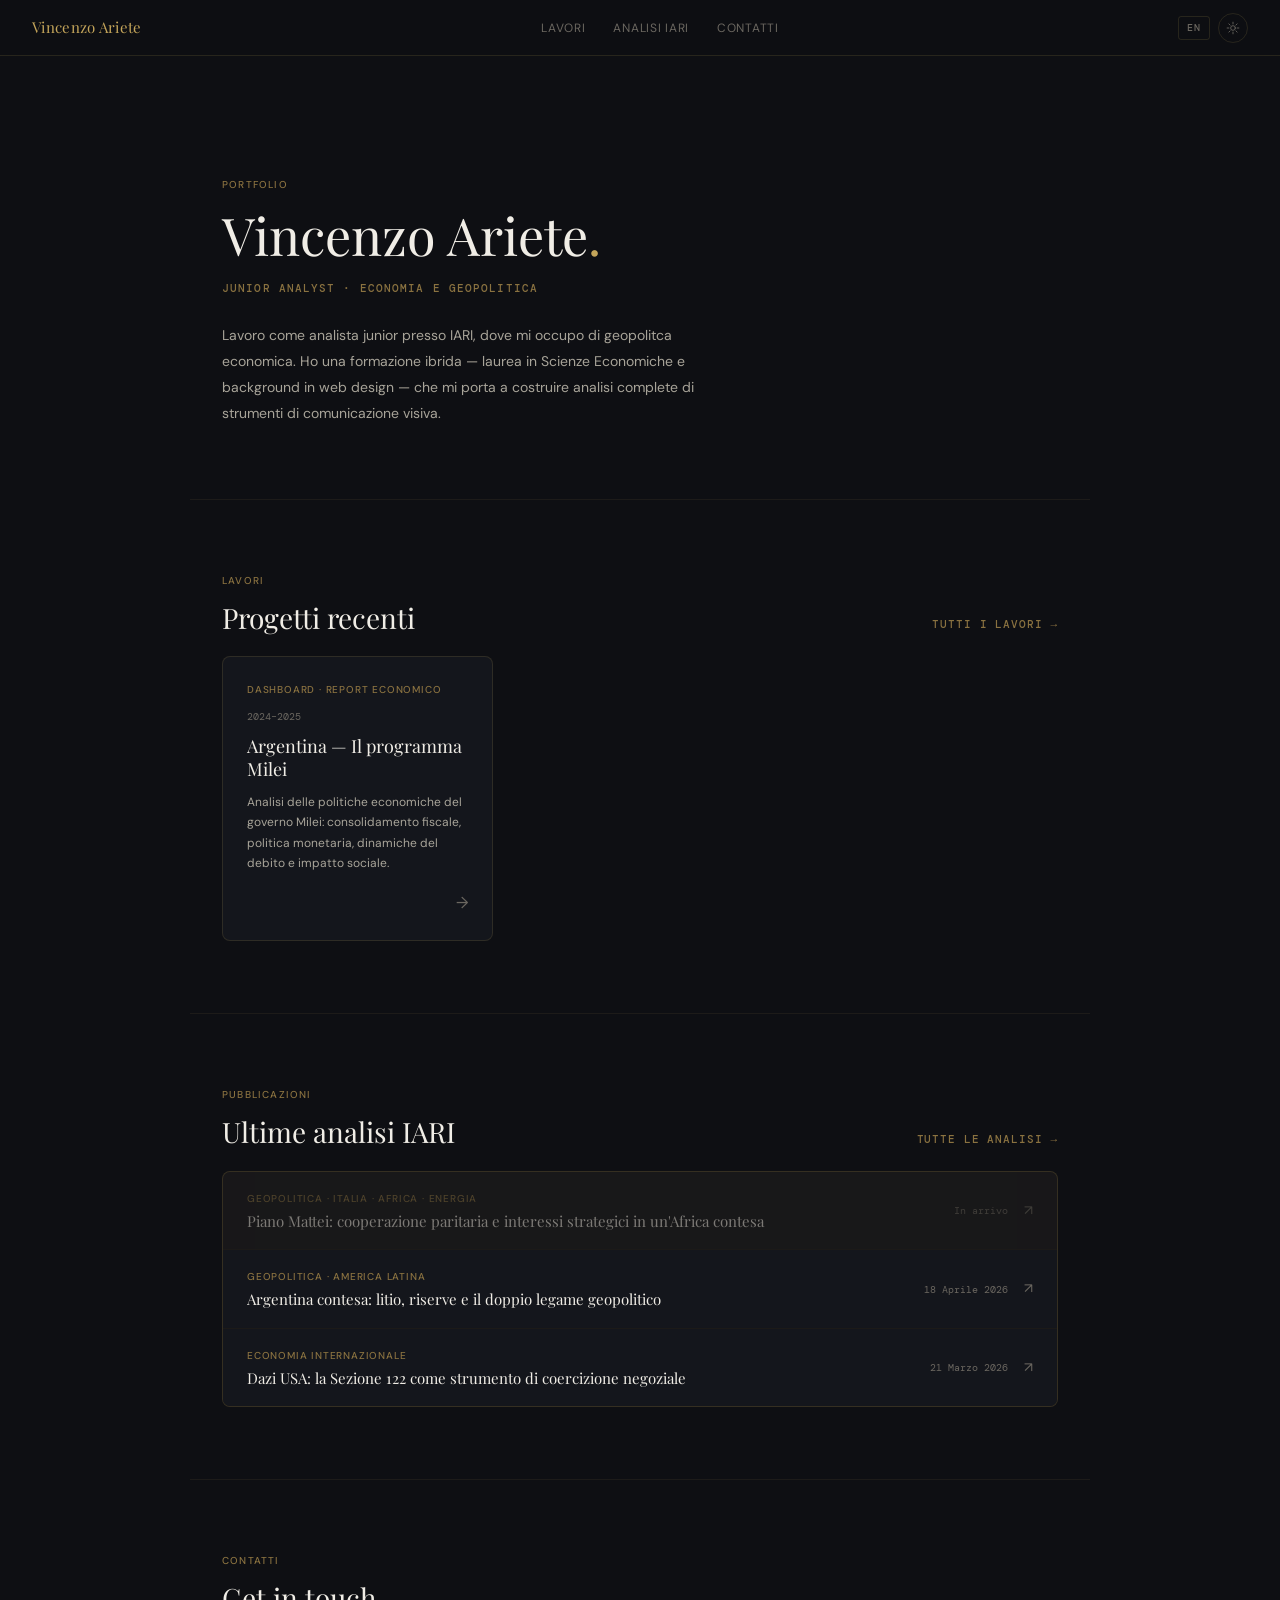
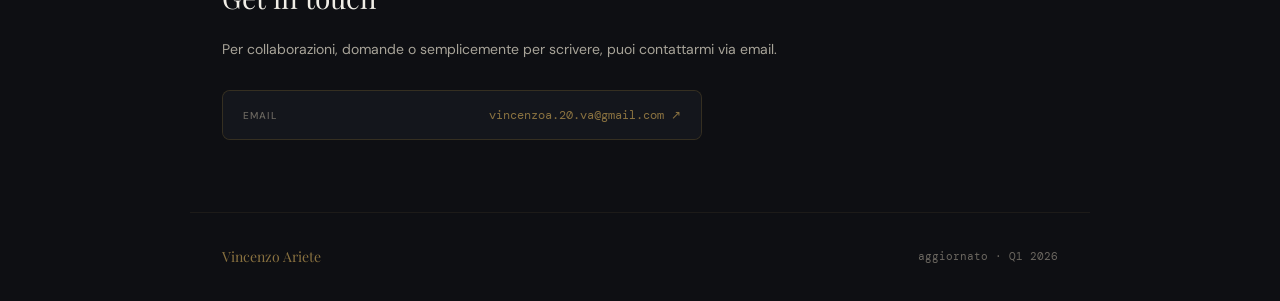
==== index.html @ 202cf4ec "Aggiunta eng a light mode" ====
<!DOCTYPE html>
<html lang="it">
<head>
  <meta charset="UTF-8">
  <meta name="viewport" content="width=device-width, initial-scale=1.0">
  <title>Vincenzo Ariete</title>
  <link rel="preconnect" href="https://fonts.googleapis.com">
  <link href="https://fonts.googleapis.com/css2?family=Playfair+Display:wght@400;500&family=DM+Sans:wght@300;400;500&family=DM+Mono:wght@400&display=swap" rel="stylesheet">
  <link rel="stylesheet" href="css/core/variables.css">
  <link rel="stylesheet" href="css/core/base.css">
  <link rel="stylesheet" href="css/core/layout.css">
  <link rel="stylesheet" href="css/core/components.css">
  <link rel="stylesheet" href="css/pages/home/home.css">
  <script>document.documentElement.setAttribute('data-theme',localStorage.getItem('theme')||'dark');</script>
</head>
<body data-page-title="home-title">

<!-- NAV -->
<nav>
  <a href="/" class="nav-logo">Vincenzo Ariete</a>
  <ul class="nav-links">
    <li><a href="lavori/" data-i18n="nav.lavori">Lavori</a></li>
    <li><a href="iari/" data-i18n="nav.iari">Analisi IARI</a></li>
    <li><a href="#contatti" data-i18n="nav.contatti">Contatti</a></li>
  </ul>
  <div class="nav-controls">
    <button class="lang-toggle" id="langToggle">EN</button>
    <button class="theme-toggle" id="themeToggle" aria-label="Passa alla modalità chiara">
      <svg class="icon-sun" viewBox="0 0 24 24"><circle cx="12" cy="12" r="4"/><line x1="12" y1="2" x2="12" y2="5"/><line x1="12" y1="19" x2="12" y2="22"/><line x1="2" y1="12" x2="5" y2="12"/><line x1="19" y1="12" x2="22" y2="12"/><line x1="4.93" y1="4.93" x2="7.05" y2="7.05"/><line x1="16.95" y1="16.95" x2="19.07" y2="19.07"/><line x1="4.93" y1="19.07" x2="7.05" y2="16.95"/><line x1="16.95" y1="7.05" x2="19.07" y2="4.93"/></svg>
      <svg class="icon-moon" viewBox="0 0 24 24"><path d="M21 12.79A9 9 0 1 1 11.21 3 7 7 0 0 0 21 12.79z"/></svg>
    </button>
    <button class="nav-hamburger" id="navHamburger" aria-label="Menu">
      <span></span><span></span><span></span>
    </button>
  </div>
</nav>

<!-- MOBILE MENU -->
<nav class="nav-mobile" id="navMobile">
  <a href="/" class="nav-mobile-top" id="navMobileTop">Vincenzo Ariete</a>
  <a href="lavori/" data-i18n="nav.lavori">Lavori</a>
  <a href="iari/" data-i18n="nav.iari">Analisi IARI</a>
  <a href="#contatti" data-i18n="nav.contatti">Contatti</a>
</nav>

<main>

  <!-- HERO -->
  <section id="about" class="home-hero fade-in">
    <p class="section-label" data-i18n="home.label.portfolio">Portfolio</p>
    <h1 class="home-name">Vincenzo Ariete<span class="home-dot">.</span></h1>
    <p class="home-role" data-i18n="home.role">Junior analyst · Economia e geopolitica</p>
    <p class="home-bio" data-i18n="home.bio">Lavoro come analista junior presso IARI, dove mi occupo di geopolitca economica. Ho una formazione ibrida — laurea in Scienze Economiche e background in web design — che mi porta a costruire analisi complete di strumenti di comunicazione visiva.</p>
  </section>

  <!-- LAVORI -->
  <section id="lavori" class="fade-in">
    <div class="home-section-header">
      <div>
        <p class="section-label" data-i18n="home.label.lavori">Lavori</p>
        <h2 class="section-title" data-i18n="home.title.lavori">Progetti recenti</h2>
      </div>
      <a href="lavori/" class="home-section-link" data-i18n="home.link.lavori">Tutti i lavori →</a>
    </div>

    <div class="home-work-grid">

      <a href="argentina/" class="home-work-card">
        <div class="home-work-card-inner">
          <div class="home-work-meta">
            <span class="home-work-tag" data-i18n="home.card.arg.tag">Dashboard · Report economico</span>
            <span class="home-work-year">2024–2025</span>
          </div>
          <h3 class="home-work-title" data-i18n="home.card.arg.title">Argentina — Il programma Milei</h3>
          <p class="home-work-desc" data-i18n="home.card.arg.desc">Analisi delle politiche economiche del governo Milei: consolidamento fiscale, politica monetaria, dinamiche del debito e impatto sociale.</p>
        </div>
        <span class="home-work-arrow">→</span>
      </a>

    </div>
  </section>

  <!-- IARI -->
  <section id="iari-preview" class="fade-in">
    <div class="home-section-header">
      <div>
        <p class="section-label" data-i18n="home.label.iari">Pubblicazioni</p>
        <h2 class="section-title" data-i18n="home.title.iari">Ultime analisi IARI</h2>
      </div>
      <a href="iari/" class="home-section-link" data-i18n="home.link.iari">Tutte le analisi →</a>
    </div>

    <div class="home-iari-list">

      <a href="#" class="home-iari-item home-iari-item--placeholder">
        <div class="home-iari-item-left">
          <span class="home-iari-topic" data-i18n="home.iari.item3.topic">Geopolitica · Italia · Africa · Energia</span>
          <span class="home-iari-title" data-i18n="home.iari.item3.title">Piano Mattei: cooperazione paritaria e interessi strategici in un'Africa contesa</span>
        </div>
        <div class="home-iari-item-right">
          <span class="home-iari-date" data-i18n="home.iari.coming">In arrivo</span>
          <span class="home-iari-arrow">↗</span>
        </div>
      </a>

      <a href="https://iari.site/2026/04/18/argentina-contesa-litio-riserve-e-il-doppio-legame-geopolitico/" target="_blank" class="home-iari-item">
        <div class="home-iari-item-left">
          <span class="home-iari-topic" data-i18n="home.iari.item1.topic">Geopolitica · America Latina</span>
          <span class="home-iari-title" data-i18n="home.iari.item1.title">Argentina contesa: litio, riserve e il doppio legame geopolitico</span>
        </div>
        <div class="home-iari-item-right">
          <span class="home-iari-date" data-i18n="home.iari.item1.date">18 Aprile 2026</span>
          <span class="home-iari-arrow">↗</span>
        </div>
      </a>

      <a href="https://iari.site/2026/03/21/dazi-usa-la-sezione-122-come-strumento-di-coercizione-negoziale/" target="_blank" rel="noopener" class="home-iari-item">
        <div class="home-iari-item-left">
          <span class="home-iari-topic" data-i18n="home.iari.item2.topic">Economia internazionale</span>
          <span class="home-iari-title" data-i18n="home.iari.item2.title">Dazi USA: la Sezione 122 come strumento di coercizione negoziale</span>
        </div>
        <div class="home-iari-item-right">
          <span class="home-iari-date" data-i18n="home.iari.item2.date">21 Marzo 2026</span>
          <span class="home-iari-arrow">↗</span>
        </div>
      </a>

    </div>
  </section>

  <!-- CONTATTI -->
  <section id="contatti" class="fade-in">
    <p class="section-label" data-i18n="home.label.contatti">Contatti</p>
    <h2 class="section-title" data-i18n="home.title.contatti">Get in touch</h2>
    <p class="section-body" data-i18n="home.body.contatti">Per collaborazioni, domande o semplicemente per scrivere, puoi contattarmi via email.</p>
    <div class="home-contact-list">
      <a href="mailto:vincenzoa.20.va@gmail.com" class="home-contact-item">
        <span class="home-contact-label" data-i18n="home.contact.email.label">Email</span>
        <span class="home-contact-val">vincenzoa.20.va@gmail.com ↗</span>
      </a>
    </div>
  </section>

</main>

<footer>
  <span class="footer-name">Vincenzo Ariete</span>
  <span class="footer-sources" data-i18n="home.footer.updated">aggiornato · Q1 2026</span>
</footer>

<script src="js/core/theme.js"></script>
<script src="js/translations/translations.js"></script>
<script src="js/core/lang.js"></script>
<script src="js/core/animations.js"></script>

</body>
</html>
---- css/core/variables.css ----
:root {
  --gold: #C4A55A;
  --gold-light: #E8D5A3;
  --gold-dim: #8A7240;
  --bg: #0E0F13;
  --bg2: #14161C;
  --bg3: #1C1F28;
  --bg4: #242835;
  --text: #F0EDE6;
  --text2: #A8A499;
  --text3: #6B6760;
  --border: rgba(196,165,90,0.15);
  --border2: rgba(196,165,90,0.08);
  --red: #E05A5A;
  --green: #5AB88A;
  --font-display: 'Playfair Display', Georgia, serif;
  --font-body: 'DM Sans', sans-serif;
  --font-mono: 'DM Mono', monospace;

  /* nav */
  --nav-bg: rgba(14,15,19,0.92);
  --nav-mobile-bg: rgba(14,15,19,0.98);

  /* chart tokens — letti da JS */
  --chart-gold: #C4A55A;
  --chart-gold-dim: #8A7240;
  --chart-text-muted: #6B6760;
  --chart-bg: #14161C;
  --chart-grid: rgba(196,165,90,0.06);
  --chart-border: rgba(196,165,90,0.08);
  --chart-tooltip-bg: #14161C;
  --chart-tooltip-title: #F0EDE6;
  --chart-tooltip-body: #A8A499;
  --chart-red: #E05A5A;
  --chart-green: #5AB88A;
  --chart-gradient: rgba(196,165,90,0.22);
  --chart-gradient-dim: rgba(138,114,64,0.22);
}

[data-theme="light"] {
  --gold: #7A5C08;
  --gold-light: #A07C10;
  --gold-dim: #5A4408;
  --bg: #F7F4EE;
  --bg2: #EDE9E0;
  --bg3: #E3DDD2;
  --bg4: #D8D1C4;
  --text: #181510;
  --text2: #2E2C26;
  --text3: #6A6660;
  --border: rgba(120,90,20,0.18);
  --border2: rgba(120,90,20,0.10);
  --red: #B83030;
  --green: #2A7A50;

  /* nav */
  --nav-bg: rgba(247,244,238,0.92);
  --nav-mobile-bg: rgba(247,244,238,0.98);

  /* chart tokens */
  --chart-gold: #8A6A10;
  --chart-gold-dim: #6A5010;
  --chart-text-muted: #8A8480;
  --chart-bg: #EDE9E0;
  --chart-grid: rgba(120,90,20,0.08);
  --chart-border: rgba(120,90,20,0.12);
  --chart-tooltip-bg: #EDE9E0;
  --chart-tooltip-title: #1C1A16;
  --chart-tooltip-body: #4A4640;
  --chart-red: #B83030;
  --chart-green: #2A7A50;
  --chart-gradient: rgba(138,106,16,0.14);
  --chart-gradient-dim: rgba(106,80,16,0.14);
}
---- css/core/base.css ----
*, *::before, *::after {
  box-sizing: border-box;
  margin: 0;
  padding: 0;
}

html {
  scroll-behavior: smooth;
}

body {
  transition: background-color 0.3s ease, color 0.3s ease;
}

body {
  background: var(--bg);
  color: var(--text);
  font-family: var(--font-body);
  font-size: 15px;
  line-height: 1.7;
  -webkit-font-smoothing: antialiased;
}

h1, h2, h3 {
  font-family: var(--font-display);
  font-weight: 400;
  color: var(--text);
  line-height: 1.3;
}

p {
  color: var(--text2);
  font-size: 14px;
  line-height: 1.8;
}

p + p {
  margin-top: 14px;
}

a {
  color: var(--gold-dim);
  text-decoration: none;
  transition: color 0.2s;
}

a:hover {
  color: var(--gold);
}
---- css/core/layout.css ----
/* NAV */
nav {
  position: fixed;
  top: 0; left: 0; right: 0;
  z-index: 100;
  background: var(--nav-bg);
  backdrop-filter: blur(12px);
  border-bottom: 0.5px solid var(--border);
  padding: 0 2rem;
  height: 56px;
  display: flex;
  align-items: center;
  justify-content: space-between;
}

.nav-logo {
  font-family: var(--font-display);
  font-size: 15px;
  color: var(--gold);
  text-decoration: none;
  letter-spacing: 0.02em;
}

.nav-links {
  display: flex;
  gap: 0;
  align-items: center;
  list-style: none;
}

.nav-links a {
  color: var(--text3);
  text-decoration: none;
  font-size: 12px;
  font-weight: 400;
  letter-spacing: 0.06em;
  text-transform: uppercase;
  padding: 0 14px;
  transition: color 0.2s;
}

.nav-links a:hover {
  color: var(--gold);
}

.nav-links a.active {
  color: var(--gold);
}

.nav-links .nav-iari {
  color: var(--gold-dim);
  border: 0.5px solid var(--border);
  border-radius: 3px;
  padding: 5px 12px;
  margin-left: 8px;
  font-size: 11px;
}

.nav-links .nav-iari:hover {
  color: var(--gold);
  border-color: var(--gold-dim);
}

/* HAMBURGER */
.nav-hamburger {
  display: none;
  flex-direction: column;
  justify-content: center;
  gap: 5px;
  width: 32px;
  height: 32px;
  background: none;
  border: none;
  cursor: pointer;
  padding: 4px;
}

.nav-hamburger span {
  display: block;
  width: 100%;
  height: 1px;
  background: var(--gold-dim);
  transition: transform 0.25s ease, opacity 0.25s ease;
}

.nav-hamburger.open span:nth-child(1) {
  transform: translateY(6px) rotate(45deg);
}

.nav-hamburger.open span:nth-child(2) {
  opacity: 0;
}

.nav-hamburger.open span:nth-child(3) {
  transform: translateY(-6px) rotate(-45deg);
}

/* MOBILE MENU */
.nav-mobile {
  display: none;
  position: fixed;
  top: 56px;
  left: 0; right: 0;
  z-index: 99;
  background: var(--nav-mobile-bg);
  backdrop-filter: blur(12px);
  border-bottom: 0.5px solid var(--border);
  padding: 16px 0;
  flex-direction: column;
}

.nav-mobile.open {
  display: flex;
}

.nav-mobile a {
  color: var(--text3);
  text-decoration: none;
  font-size: 12px;
  font-weight: 400;
  letter-spacing: 0.06em;
  text-transform: uppercase;
  padding: 14px 2rem;
  border-bottom: 0.5px solid var(--border2);
  transition: color 0.2s;
}

.nav-mobile a:last-child {
  border-bottom: none;
}

.nav-mobile a:hover,
.nav-mobile a.active {
  color: var(--gold);
}

.nav-mobile .nav-iari {
  color: var(--gold-dim);
}

.nav-mobile .nav-mobile-top {
  color: var(--text3);
}

/* MAIN */
main {
  padding-top: 56px;
}

/* SECTIONS */
section {
  max-width: 900px;
  margin: 0 auto;
  padding: 72px 2rem;
}

section + section {
  border-top: 0.5px solid var(--border2);
}

.section-label {
  font-size: 10px;
  font-weight: 500;
  letter-spacing: 0.12em;
  text-transform: uppercase;
  color: var(--gold-dim);
  margin-bottom: 10px;
}

.section-title {
  font-family: var(--font-display);
  font-size: 28px;
  font-weight: 400;
  color: var(--text);
  margin-bottom: 20px;
  line-height: 1.3;
}

.section-body {
  color: var(--text2);
  font-size: 14px;
  line-height: 1.8;
}

/* FOOTER */
footer {
  border-top: 0.5px solid var(--border2);
  padding: 32px 2rem;
  display: flex;
  justify-content: space-between;
  align-items: center;
  max-width: 900px;
  margin: 0 auto;
}

.footer-name {
  font-family: var(--font-display);
  font-size: 14px;
  color: var(--gold-dim);
}

.footer-sources {
  font-size: 11px;
  color: var(--text3);
  font-family: var(--font-mono);
  text-align: right;
  line-height: 1.8;
}

/* NAV CONTROLS GROUP */
.nav-controls {
  display: flex;
  align-items: center;
  gap: 8px;
}

/* LANG TOGGLE */
.lang-toggle {
  display: flex;
  align-items: center;
  justify-content: center;
  height: 24px;
  padding: 0 8px;
  border-radius: 3px;
  border: 0.5px solid var(--border);
  background: transparent;
  cursor: pointer;
  color: var(--text3);
  font-family: var(--font-mono);
  font-size: 10px;
  font-weight: 500;
  letter-spacing: 0.08em;
  flex-shrink: 0;
  transition: background 0.2s, border-color 0.2s, color 0.2s;
}

.lang-toggle:hover {
  background: var(--bg3);
  border-color: var(--gold-dim);
  color: var(--gold);
}

/* THEME TOGGLE */
.theme-toggle {
  display: flex;
  align-items: center;
  justify-content: center;
  width: 30px;
  height: 30px;
  border-radius: 50%;
  border: 0.5px solid var(--border);
  background: transparent;
  cursor: pointer;
  color: var(--text3);
  flex-shrink: 0;
  transition: background 0.2s, border-color 0.2s, color 0.2s;
}

.theme-toggle:hover {
  background: var(--bg3);
  border-color: var(--gold-dim);
  color: var(--gold);
}

.theme-toggle svg {
  width: 14px;
  height: 14px;
  stroke: currentColor;
  fill: none;
  stroke-width: 1.5;
  stroke-linecap: round;
}

.icon-moon { display: none; }
.icon-sun  { display: block; }

[data-theme="light"] .icon-moon { display: block; }
[data-theme="light"] .icon-sun  { display: none; }

/* RESPONSIVE */
@media (max-width: 900px) {
  .nav-links { display: none; }
  .nav-hamburger { display: flex; }
  footer { flex-direction: column; gap: 12px; text-align: center; }
  .footer-sources { text-align: center; }
}
---- css/core/components.css ----
/* KPI GRID */
.kpi-grid {
  display: grid;
  grid-template-columns: repeat(4, 1fr);
  gap: 1px;
  background: var(--border2);
  border: 0.5px solid var(--border);
  border-radius: 8px;
  overflow: hidden;
  max-width: 100%;
}

.kpi-card {
  background: var(--bg2);
  padding: 20px 24px;
}

.kpi-label {
  font-size: 10px;
  font-weight: 500;
  letter-spacing: 0.1em;
  text-transform: uppercase;
  color: var(--text3);
  margin-bottom: 8px;
}

.kpi-value {
  font-family: var(--font-display);
  font-size: 28px;
  font-weight: 400;
  color: var(--text);
  margin-bottom: 4px;
}

.kpi-delta {
  font-size: 11px;
  color: var(--gold-dim);
  font-family: var(--font-mono);
}

/* CHART */
.chart-wrap {
  background: var(--bg2);
  border: 0.5px solid var(--border);
  border-radius: 8px;
  padding: 24px;
  margin-top: 32px;
}

.chart-header {
  display: flex;
  justify-content: space-between;
  align-items: flex-start;
  margin-bottom: 20px;
}

.chart-title {
  font-size: 13px;
  font-weight: 500;
  color: var(--text);
}

.chart-source {
  font-size: 10px;
  color: var(--text3);
  font-family: var(--font-mono);
}

.chart-container {
  position: relative;
  height: 220px;
}

/* DATA ROWS */
.data-row {
  display: flex;
  justify-content: space-between;
  align-items: center;
  padding: 10px 0;
  border-bottom: 0.5px solid var(--border2);
  font-size: 13px;
}

.data-row:last-child { border-bottom: none; }
.data-row-label { color: var(--text2); }
.data-row-val { font-family: var(--font-mono); color: var(--text); }
.data-row-val.pos { color: var(--green); }
.data-row-val.neg { color: var(--red); }

/* TIMELINE */
.timeline {
  margin-top: 32px;
  position: relative;
  padding-left: 20px;
}

.timeline::before {
  content: '';
  position: absolute;
  left: 0;
  top: 6px;
  bottom: 6px;
  width: 0.5px;
  background: var(--border);
}

.tl-item {
  position: relative;
  margin-bottom: 24px;
}

.tl-item::before {
  content: '';
  position: absolute;
  left: -23px;
  top: 6px;
  width: 6px;
  height: 6px;
  border-radius: 50%;
  background: var(--gold-dim);
}

.tl-year {
  font-family: var(--font-mono);
  font-size: 11px;
  color: var(--gold-dim);
  margin-bottom: 3px;
}

.tl-text {
  font-size: 13px;
  color: var(--text2);
  line-height: 1.6;
}

/* CARDS */
.cards-grid {
  display: grid;
  grid-template-columns: repeat(auto-fit, minmax(240px, 1fr));
  gap: 12px;
  margin-top: 28px;
}

.info-card {
  background: var(--bg2);
  border: 0.5px solid var(--border);
  border-radius: 8px;
  padding: 18px 20px;
}

.info-card-label {
  font-size: 10px;
  font-weight: 500;
  letter-spacing: 0.1em;
  text-transform: uppercase;
  color: var(--gold-dim);
  margin-bottom: 8px;
}

.info-card-title {
  font-size: 14px;
  font-weight: 500;
  color: var(--text);
  margin-bottom: 6px;
}

.info-card-body {
  font-size: 12px;
  color: var(--text2);
  line-height: 1.6;
}

/* HIGHLIGHT BOX */
.highlight-box {
  background: var(--bg3);
  border-left: 2px solid var(--gold-dim);
  border-radius: 0 6px 6px 0;
  padding: 14px 18px;
  margin-top: 20px;
  font-size: 13px;
  color: var(--text2);
  line-height: 1.7;
}

/* ACCORDION */
.accordion {
  margin-top: 20px;
}

.accordion-btn {
  display: flex;
  align-items: center;
  justify-content: space-between;
  width: 100%;
  background: var(--bg2);
  border: 0.5px solid var(--border);
  border-radius: 6px;
  padding: 12px 16px;
  font-size: 13px;
  color: var(--gold-dim);
  cursor: pointer;
  font-family: var(--font-body);
  transition: background 0.2s, color 0.2s;
}

.accordion-btn:hover {
  background: var(--bg3);
  color: var(--gold);
}

.accordion-arrow {
  font-size: 12px;
  transition: transform 0.3s;
}

.accordion-btn.open .accordion-arrow {
  transform: rotate(180deg);
}

.accordion-body {
  display: none;
  padding: 16px 0 4px 0;
  font-size: 14px;
  color: var(--text2);
  line-height: 1.8;
}

.accordion-body.open {
  display: block;
}

.accordion-body p + p {
  margin-top: 14px;
}

/* FADE IN */
.fade-in {
  opacity: 0;
  transform: translateY(16px);
  transition: opacity 0.5s ease, transform 0.5s ease;
}

.fade-in.visible {
  opacity: 1;
  transform: translateY(0);
}

/* RESPONSIVE */
@media (max-width: 900px) {
  .kpi-grid { grid-template-columns: repeat(2, 1fr); }
}

@media (max-width: 500px) {
  .kpi-grid { grid-template-columns: 1fr 1fr; }
}
---- css/pages/home/home.css ----
/* ================================================
   HOME — HERO
   ================================================ */

.home-hero {
  padding-top: 120px;
  padding-bottom: 72px;
}

.home-name {
  font-family: var(--font-display);
  font-size: clamp(34px, 5vw, 52px);
  font-weight: 400;
  color: var(--text);
  line-height: 1.1;
  margin-top: 12px;
  margin-bottom: 16px;
}

.home-dot {
  color: var(--gold);
}

.home-role {
  font-size: 11px;
  font-weight: 500;
  letter-spacing: 0.1em;
  text-transform: uppercase;
  color: var(--gold-dim);
  font-family: var(--font-mono);
  margin-bottom: 24px;
}

.home-bio {
  font-size: 14px;
  color: var(--text2);
  line-height: 1.85;
  max-width: 520px;
  margin: 0;
}

/* ================================================
   HOME — SECTION HEADER
   ================================================ */

.home-section-header {
  display: flex;
  align-items: flex-end;
  justify-content: space-between;
  margin-bottom: 20px;
}

.home-section-header .section-title {
  margin-bottom: 0;
}

.home-section-link {
  font-size: 11px;
  font-weight: 500;
  letter-spacing: 0.08em;
  text-transform: uppercase;
  color: var(--gold-dim);
  font-family: var(--font-mono);
  text-decoration: none;
  padding-bottom: 2px;
  transition: color 0.2s;
  white-space: nowrap;
}

.home-section-link:hover {
  color: var(--gold);
}

/* ================================================
   HOME — LAVORI CARD VERTICALI
   ================================================ */

.home-work-grid {
  display: grid;
  grid-template-columns: repeat(auto-fill, minmax(260px, 1fr));
  gap: 12px;
}

.home-work-card {
  display: flex;
  flex-direction: column;
  justify-content: space-between;
  align-items: flex-end;
  background: var(--bg2);
  border: 0.5px solid var(--border);
  border-radius: 8px;
  padding: 24px;
  text-decoration: none;
  min-height: 180px;
  transition: background 0.2s, border-color 0.2s;
}

.home-work-card:hover {
  background: var(--bg3);
  border-color: var(--gold-dim);
}

.home-work-card-inner {
  width: 100%;
}

.home-work-meta {
  display: flex;
  align-items: center;
  gap: 10px;
  margin-bottom: 10px;
  flex-wrap: wrap;
}

.home-work-tag {
  font-size: 10px;
  font-weight: 500;
  letter-spacing: 0.08em;
  text-transform: uppercase;
  color: var(--gold-dim);
}

.home-work-year {
  font-size: 10px;
  font-family: var(--font-mono);
  color: var(--text3);
}

.home-work-title {
  font-family: var(--font-display);
  font-size: 18px;
  font-weight: 400;
  color: var(--text);
  line-height: 1.3;
  margin-bottom: 10px;
}

.home-work-desc {
  font-size: 12px;
  color: var(--text2);
  line-height: 1.7;
  margin: 0;
}

.home-work-arrow {
  font-size: 16px;
  color: var(--text3);
  margin-top: 16px;
  flex-shrink: 0;
  transition: color 0.2s, transform 0.2s;
}

.home-work-card:hover .home-work-arrow {
  color: var(--gold);
  transform: translateX(3px);
}

/* ================================================
   HOME — IARI LIST
   ================================================ */

.home-iari-list {
  display: flex;
  flex-direction: column;
  border: 0.5px solid var(--border);
  border-radius: 8px;
  overflow: hidden;
  background: var(--border2);
  gap: 1px;
}

.home-iari-item {
  display: flex;
  align-items: center;
  justify-content: space-between;
  gap: 24px;
  background: var(--bg2);
  padding: 18px 24px;
  text-decoration: none;
  transition: background 0.2s;
}

.home-iari-item:hover {
  background: var(--bg3);
}

.home-iari-item--placeholder {
  opacity: 0.45;
  pointer-events: none;
}

.home-iari-item-left {
  display: flex;
  flex-direction: column;
  gap: 5px;
  flex: 1;
  min-width: 0;
}

.home-iari-topic {
  font-size: 10px;
  font-weight: 500;
  letter-spacing: 0.08em;
  text-transform: uppercase;
  color: var(--gold-dim);
}

.home-iari-title {
  font-family: var(--font-display);
  font-size: 15px;
  font-weight: 400;
  color: var(--text);
  line-height: 1.3;
  white-space: nowrap;
  overflow: hidden;
  text-overflow: ellipsis;
}

.home-iari-item-right {
  display: flex;
  align-items: center;
  gap: 16px;
  flex-shrink: 0;
}

.home-iari-date {
  font-size: 10px;
  font-family: var(--font-mono);
  color: var(--text3);
  white-space: nowrap;
}

.home-iari-arrow {
  font-size: 14px;
  color: var(--text3);
  transition: color 0.2s;
}

.home-iari-item:hover .home-iari-arrow {
  color: var(--gold);
}

/* ================================================
   HOME — CONTATTI
   ================================================ */

.home-contact-list {
  margin-top: 28px;
  display: flex;
  flex-direction: column;
  gap: 1px;
  background: var(--border2);
  border: 0.5px solid var(--border);
  border-radius: 8px;
  overflow: hidden;
  max-width: 480px;
}

.home-contact-item {
  display: flex;
  align-items: center;
  justify-content: space-between;
  background: var(--bg2);
  padding: 14px 20px;
  text-decoration: none;
  transition: background 0.2s;
}

.home-contact-item:hover {
  background: var(--bg3);
}

.home-contact-label {
  font-size: 10px;
  font-weight: 500;
  letter-spacing: 0.1em;
  text-transform: uppercase;
  color: var(--text3);
}

.home-contact-val {
  font-size: 12px;
  color: var(--gold-dim);
  font-family: var(--font-mono);
  transition: color 0.2s;
}

.home-contact-item:hover .home-contact-val {
  color: var(--gold);
}

/* ================================================
   RESPONSIVE
   ================================================ */

@media (max-width: 700px) {
  .home-hero {
    padding-top: 88px;
  }

  .home-iari-title {
    white-space: normal;
    overflow: visible;
    text-overflow: unset;
  }

  .home-iari-item {
    flex-direction: column;
    align-items: flex-start;
    gap: 12px;
  }

  .home-iari-item-right {
    width: 100%;
    justify-content: space-between;
  }
}
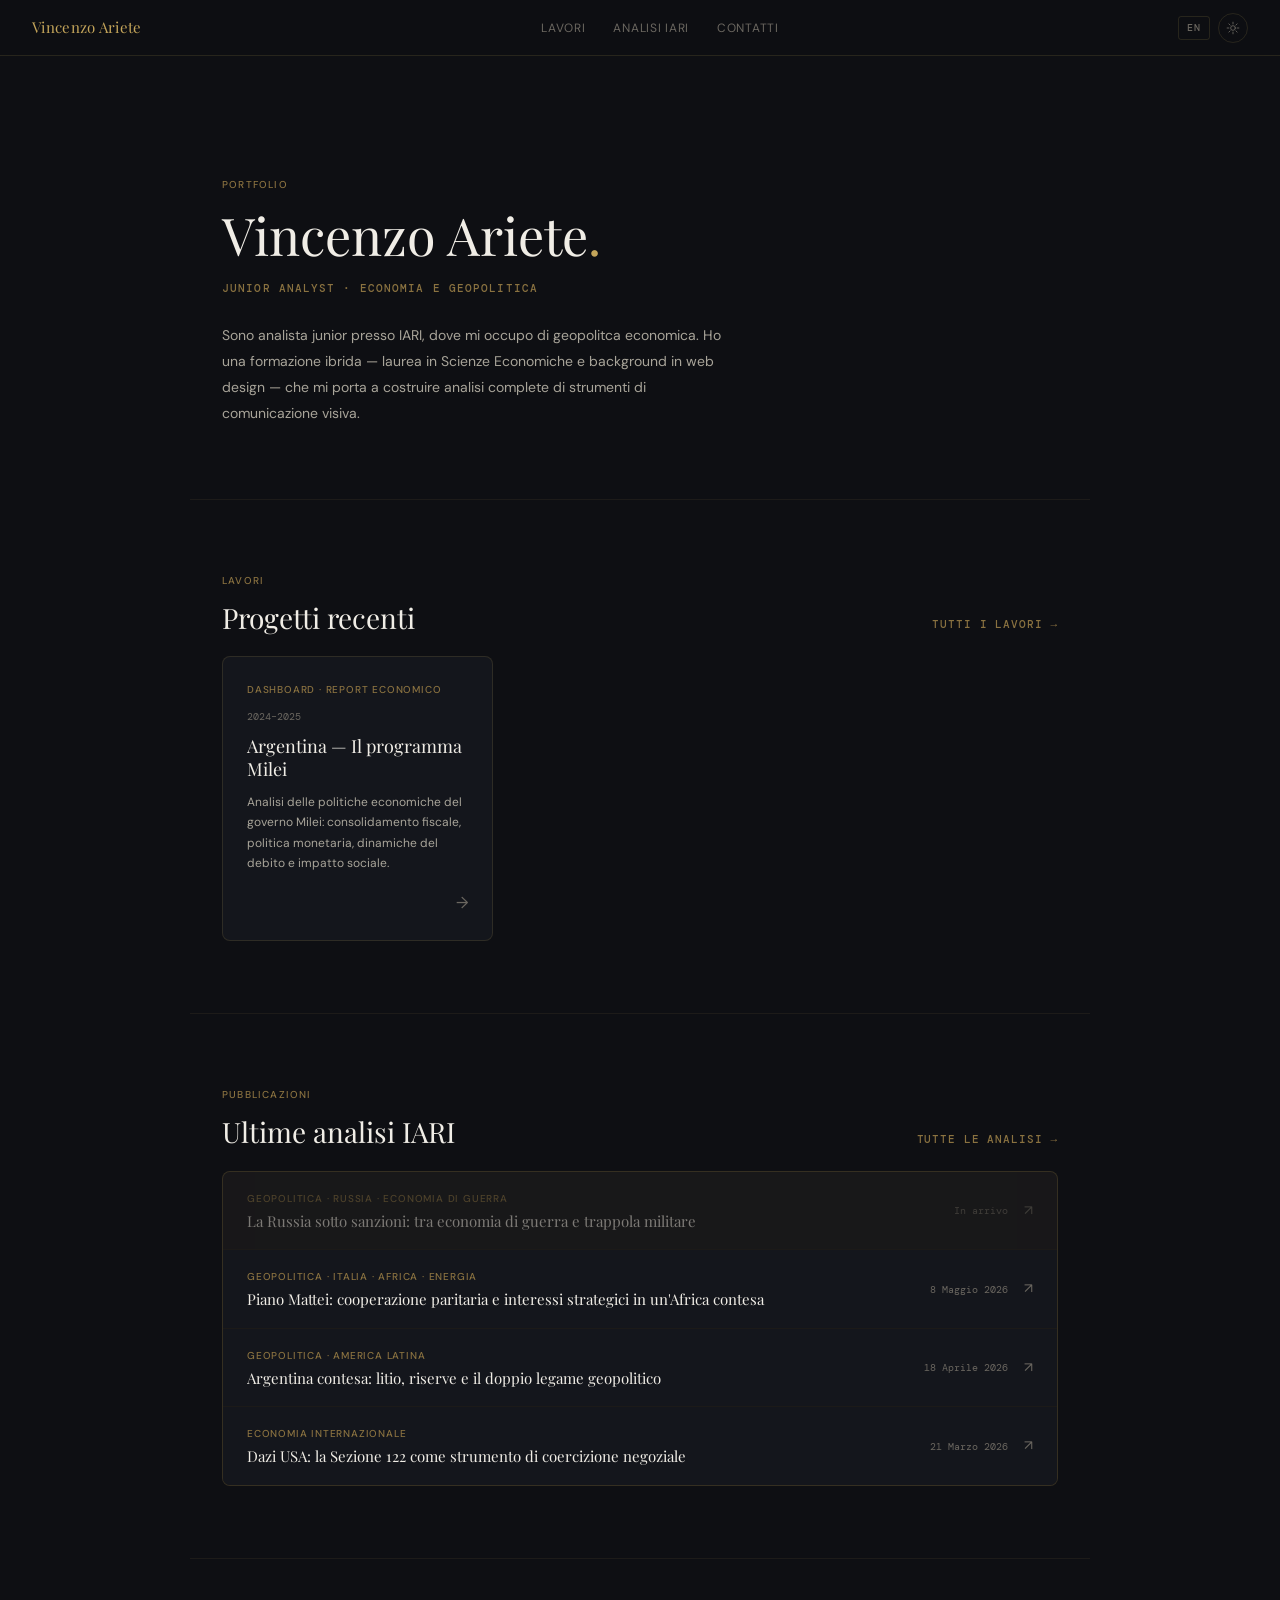
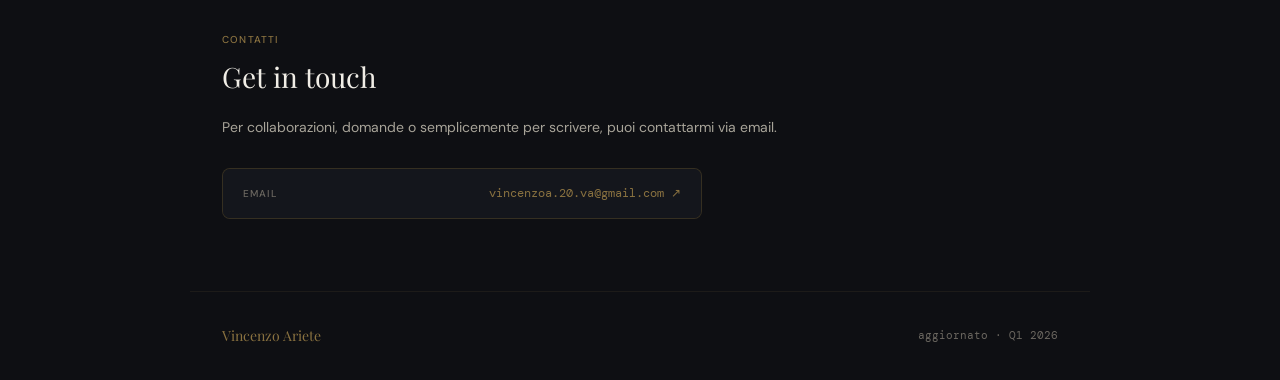
==== commit 2c25ab25: "Aggiunto link Mattei, aggiunta analisi Russia in arrivo" ====
--- a/index.html
+++ b/index.html
@@ -4,6 +4,11 @@
   <meta charset="UTF-8">
   <meta name="viewport" content="width=device-width, initial-scale=1.0">
   <title>Vincenzo Ariete</title>
+  <meta name="description" content="Portfolio di Vincenzo Ariete, analista junior IARI specializzato in geopolitica economica e comunicazione visiva.">
+  <meta property="og:type" content="website">
+  <meta property="og:title" content="Vincenzo Ariete">
+  <meta property="og:description" content="Portfolio di Vincenzo Ariete, analista junior IARI specializzato in geopolitica economica e comunicazione visiva.">
+  <link rel="icon" href="assets/favicon.svg" type="image/svg+xml">
   <link rel="preconnect" href="https://fonts.googleapis.com">
   <link href="https://fonts.googleapis.com/css2?family=Playfair+Display:wght@400;500&family=DM+Sans:wght@300;400;500&family=DM+Mono:wght@400&display=swap" rel="stylesheet">
   <link rel="stylesheet" href="css/core/variables.css">
@@ -11,13 +16,21 @@
   <link rel="stylesheet" href="css/core/layout.css">
   <link rel="stylesheet" href="css/core/components.css">
   <link rel="stylesheet" href="css/pages/home/home.css">
+  <!-- Google tag (gtag.js) -->
+  <script async src="https://www.googletagmanager.com/gtag/js?id=G-15WHKHLZS3"></script>
+  <script>
+    window.dataLayer = window.dataLayer || [];
+    function gtag(){dataLayer.push(arguments);}
+    gtag('js', new Date());
+    gtag('config', 'G-15WHKHLZS3');
+  </script>
   <script>document.documentElement.setAttribute('data-theme',localStorage.getItem('theme')||'dark');</script>
 </head>
 <body data-page-title="home-title">
 
 <!-- NAV -->
 <nav>
-  <a href="/" class="nav-logo">Vincenzo Ariete</a>
+  <a href="./" class="nav-logo">Vincenzo Ariete</a>
   <ul class="nav-links">
     <li><a href="lavori/" data-i18n="nav.lavori">Lavori</a></li>
     <li><a href="iari/" data-i18n="nav.iari">Analisi IARI</a></li>
@@ -37,7 +50,7 @@
 
 <!-- MOBILE MENU -->
 <nav class="nav-mobile" id="navMobile">
-  <a href="/" class="nav-mobile-top" id="navMobileTop">Vincenzo Ariete</a>
+  <a href="./" class="nav-mobile-top" id="navMobileTop">Vincenzo Ariete</a>
   <a href="lavori/" data-i18n="nav.lavori">Lavori</a>
   <a href="iari/" data-i18n="nav.iari">Analisi IARI</a>
   <a href="#contatti" data-i18n="nav.contatti">Contatti</a>
@@ -50,7 +63,7 @@
     <p class="section-label" data-i18n="home.label.portfolio">Portfolio</p>
     <h1 class="home-name">Vincenzo Ariete<span class="home-dot">.</span></h1>
     <p class="home-role" data-i18n="home.role">Junior analyst · Economia e geopolitica</p>
-    <p class="home-bio" data-i18n="home.bio">Lavoro come analista junior presso IARI, dove mi occupo di geopolitca economica. Ho una formazione ibrida — laurea in Scienze Economiche e background in web design — che mi porta a costruire analisi complete di strumenti di comunicazione visiva.</p>
+    <p class="home-bio" data-i18n="home.bio">Sono analista junior presso IARI, dove mi occupo di geopolitca economica. Ho una formazione ibrida — laurea in Scienze Economiche e background in web design — che mi porta a costruire analisi complete di strumenti di comunicazione visiva.</p>
   </section>
 
   <!-- LAVORI -->
@@ -94,8 +107,8 @@
 
       <a href="#" class="home-iari-item home-iari-item--placeholder">
         <div class="home-iari-item-left">
-          <span class="home-iari-topic" data-i18n="home.iari.item3.topic">Geopolitica · Italia · Africa · Energia</span>
-          <span class="home-iari-title" data-i18n="home.iari.item3.title">Piano Mattei: cooperazione paritaria e interessi strategici in un'Africa contesa</span>
+          <span class="home-iari-topic" data-i18n="home.iari.item4.topic">Geopolitica · Russia · Economia di guerra</span>
+          <span class="home-iari-title" data-i18n="home.iari.item4.title">La Russia sotto sanzioni: tra economia di guerra e trappola militare</span>
         </div>
         <div class="home-iari-item-right">
           <span class="home-iari-date" data-i18n="home.iari.coming">In arrivo</span>
@@ -103,7 +116,18 @@
         </div>
       </a>
 
-      <a href="https://iari.site/2026/04/18/argentina-contesa-litio-riserve-e-il-doppio-legame-geopolitico/" target="_blank" class="home-iari-item">
+      <a href="https://iari.site/2026/05/08/piano-mattei-cooperazione-paritaria-e-interessi-strategici-in-unafrica-contesa/" target="_blank" rel="noopener" class="home-iari-item">
+        <div class="home-iari-item-left">
+          <span class="home-iari-topic" data-i18n="home.iari.item3.topic">Geopolitica · Italia · Africa · Energia</span>
+          <span class="home-iari-title" data-i18n="home.iari.item3.title">Piano Mattei: cooperazione paritaria e interessi strategici in un'Africa contesa</span>
+        </div>
+        <div class="home-iari-item-right">
+          <span class="home-iari-date" data-i18n="home.iari.item3.date">8 Maggio 2026</span>
+          <span class="home-iari-arrow">↗</span>
+        </div>
+      </a>
+
+      <a href="https://iari.site/2026/04/18/argentina-contesa-litio-riserve-e-il-doppio-legame-geopolitico/" target="_blank" rel="noopener" class="home-iari-item">
         <div class="home-iari-item-left">
           <span class="home-iari-topic" data-i18n="home.iari.item1.topic">Geopolitica · America Latina</span>
           <span class="home-iari-title" data-i18n="home.iari.item1.title">Argentina contesa: litio, riserve e il doppio legame geopolitico</span>
--- a/css/core/layout.css
+++ b/css/core/layout.css
@@ -101,6 +101,7 @@
   position: fixed;
   top: 56px;
   left: 0; right: 0;
+  height: auto;
   z-index: 99;
   background: var(--nav-mobile-bg);
   backdrop-filter: blur(12px);
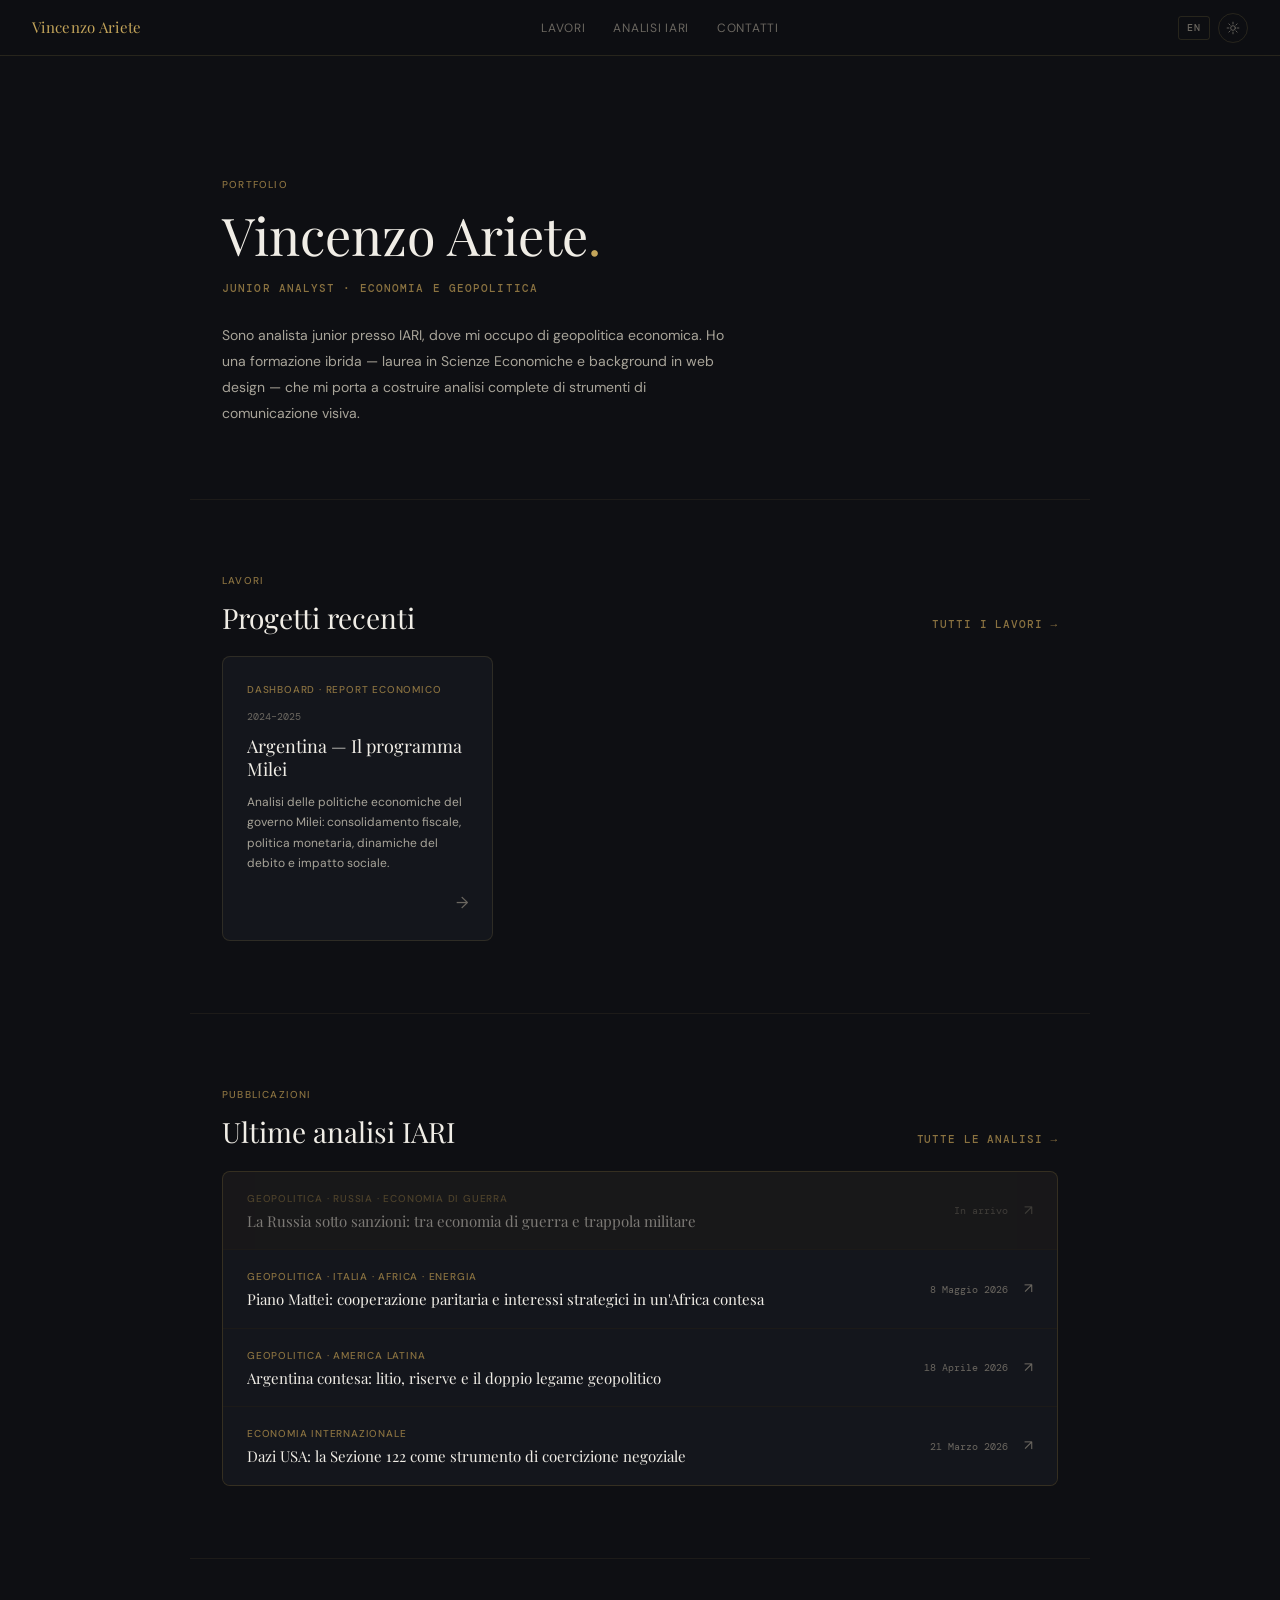
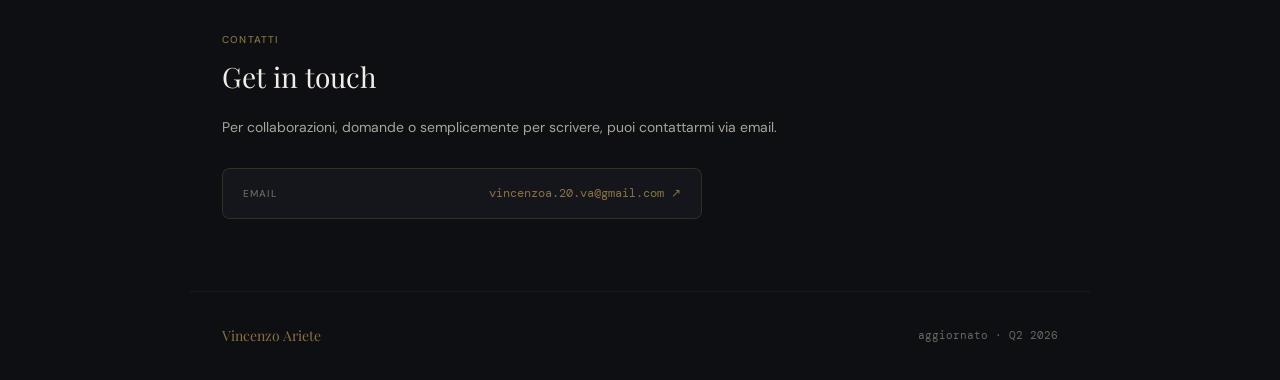
==== commit c784c2b7: "Typo e footer" ====
--- a/index.html
+++ b/index.html
@@ -63,7 +63,7 @@
     <p class="section-label" data-i18n="home.label.portfolio">Portfolio</p>
     <h1 class="home-name">Vincenzo Ariete<span class="home-dot">.</span></h1>
     <p class="home-role" data-i18n="home.role">Junior analyst · Economia e geopolitica</p>
-    <p class="home-bio" data-i18n="home.bio">Sono analista junior presso IARI, dove mi occupo di geopolitca economica. Ho una formazione ibrida — laurea in Scienze Economiche e background in web design — che mi porta a costruire analisi complete di strumenti di comunicazione visiva.</p>
+    <p class="home-bio" data-i18n="home.bio">Sono analista junior presso IARI, dove mi occupo di geopolitica economica. Ho una formazione ibrida — laurea in Scienze Economiche e background in web design — che mi porta a costruire analisi complete di strumenti di comunicazione visiva.</p>
   </section>
 
   <!-- LAVORI -->
@@ -169,7 +169,7 @@
 
 <footer>
   <span class="footer-name">Vincenzo Ariete</span>
-  <span class="footer-sources" data-i18n="home.footer.updated">aggiornato · Q1 2026</span>
+  <span class="footer-sources" data-i18n="home.footer.updated">aggiornato · Q2 2026</span>
 </footer>
 
 <script src="js/core/theme.js"></script>
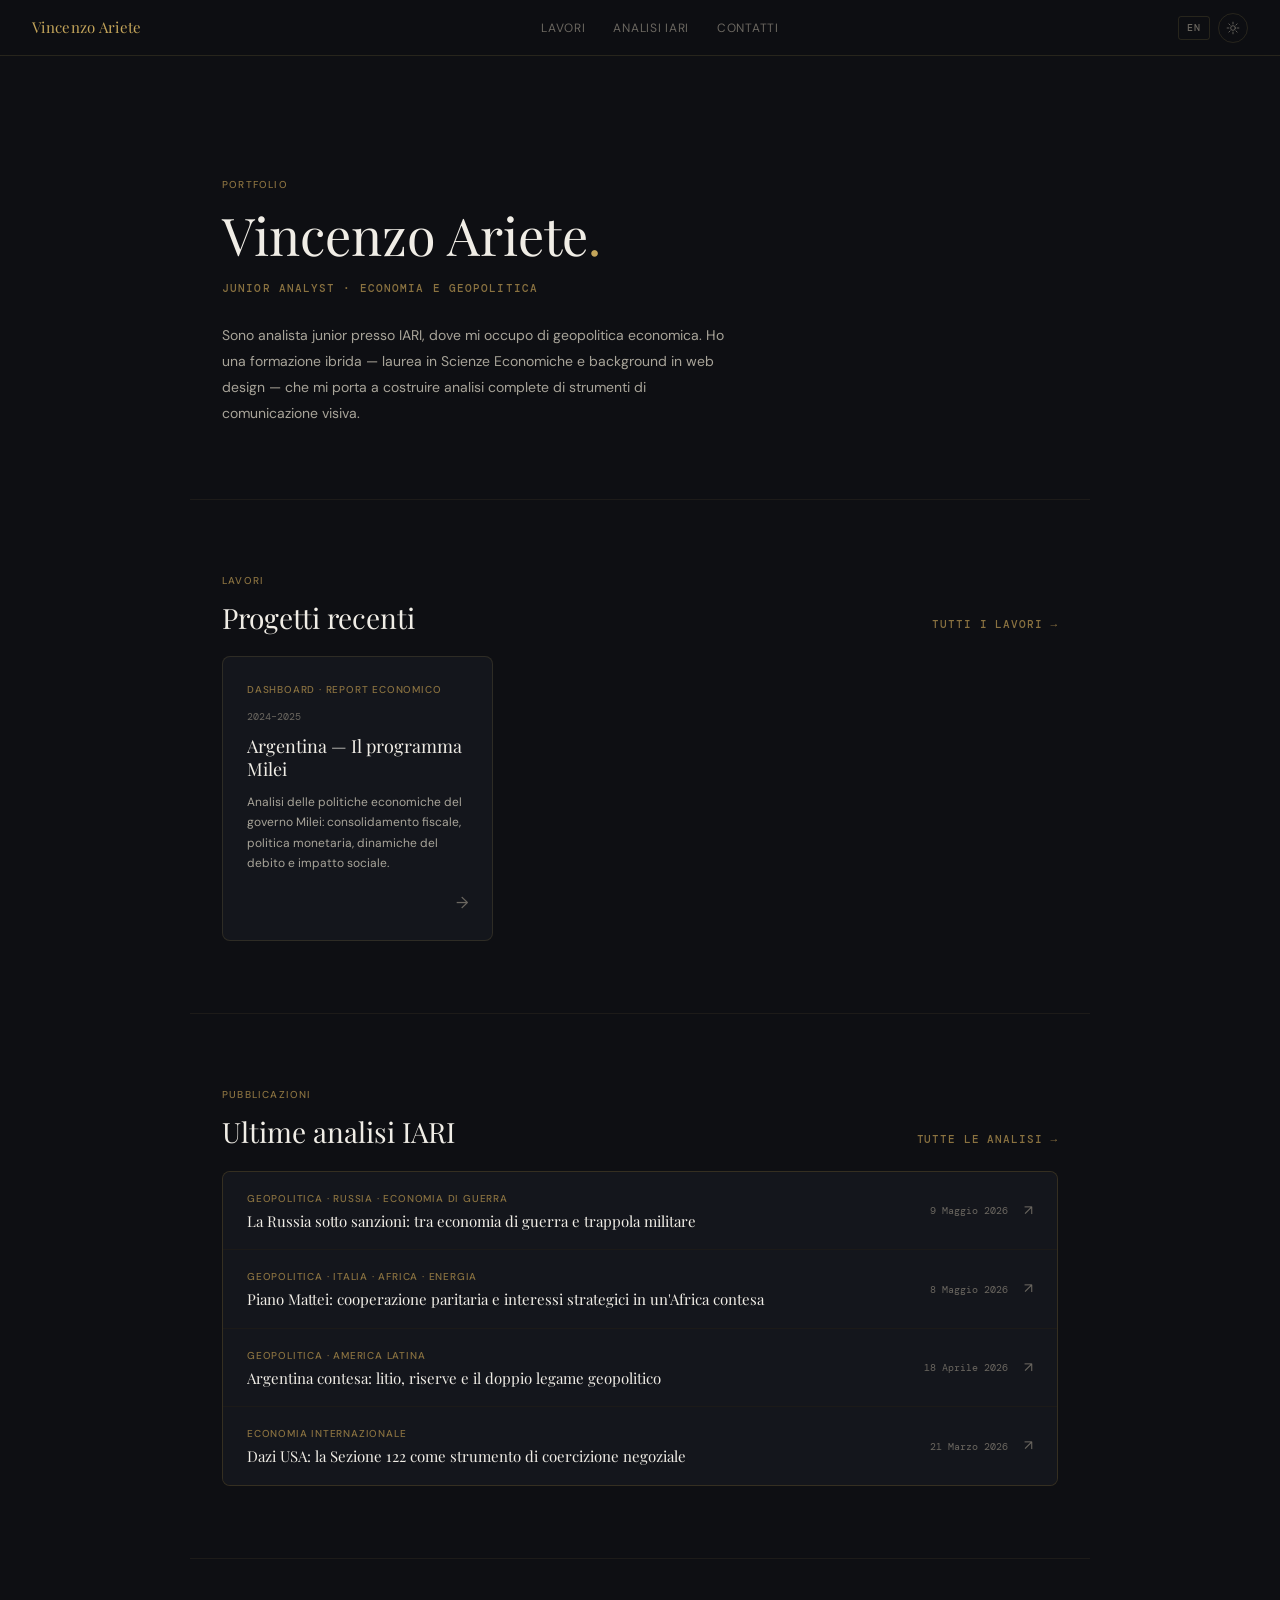
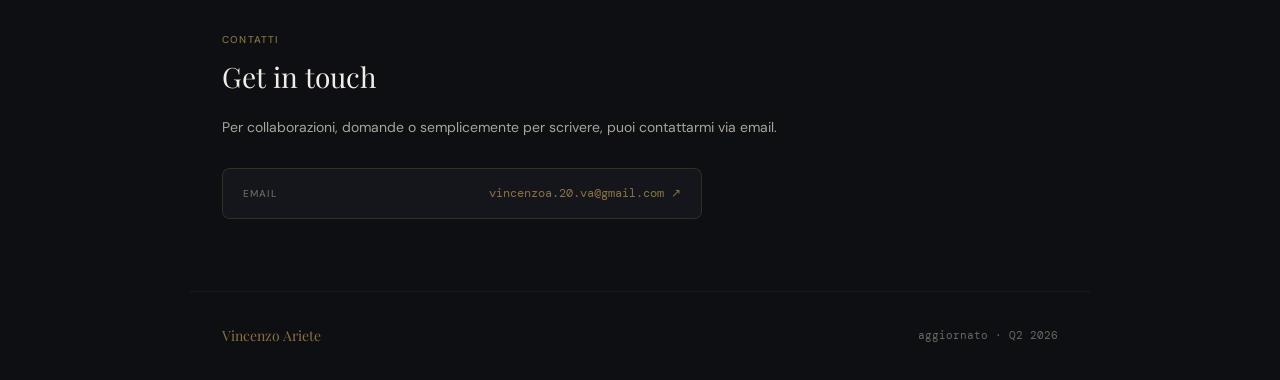
==== commit cf238a7f: "Analisi Russia pubblicata" ====
--- a/index.html
+++ b/index.html
@@ -8,6 +8,7 @@
   <meta property="og:type" content="website">
   <meta property="og:title" content="Vincenzo Ariete">
   <meta property="og:description" content="Portfolio di Vincenzo Ariete, analista junior IARI specializzato in geopolitica economica e comunicazione visiva.">
+  <meta property="og:image" content="https://ar-vincenzo.github.io/work/assets/og-image-it.png">
   <link rel="icon" href="assets/favicon.svg" type="image/svg+xml">
   <link rel="preconnect" href="https://fonts.googleapis.com">
   <link href="https://fonts.googleapis.com/css2?family=Playfair+Display:wght@400;500&family=DM+Sans:wght@300;400;500&family=DM+Mono:wght@400&display=swap" rel="stylesheet">
@@ -105,13 +106,13 @@
 
     <div class="home-iari-list">
 
-      <a href="#" class="home-iari-item home-iari-item--placeholder">
+      <a href="https://iari.site/2026/05/09/la-russia-sotto-sanzioni-tra-economia-di-guerra-e-trappola-militare/" target="_blank" rel="noopener" class="home-iari-item">
         <div class="home-iari-item-left">
           <span class="home-iari-topic" data-i18n="home.iari.item4.topic">Geopolitica · Russia · Economia di guerra</span>
           <span class="home-iari-title" data-i18n="home.iari.item4.title">La Russia sotto sanzioni: tra economia di guerra e trappola militare</span>
         </div>
         <div class="home-iari-item-right">
-          <span class="home-iari-date" data-i18n="home.iari.coming">In arrivo</span>
+          <span class="home-iari-date" data-i18n="home.iari.item4.date">9 Maggio 2026</span>
           <span class="home-iari-arrow">↗</span>
         </div>
       </a>
